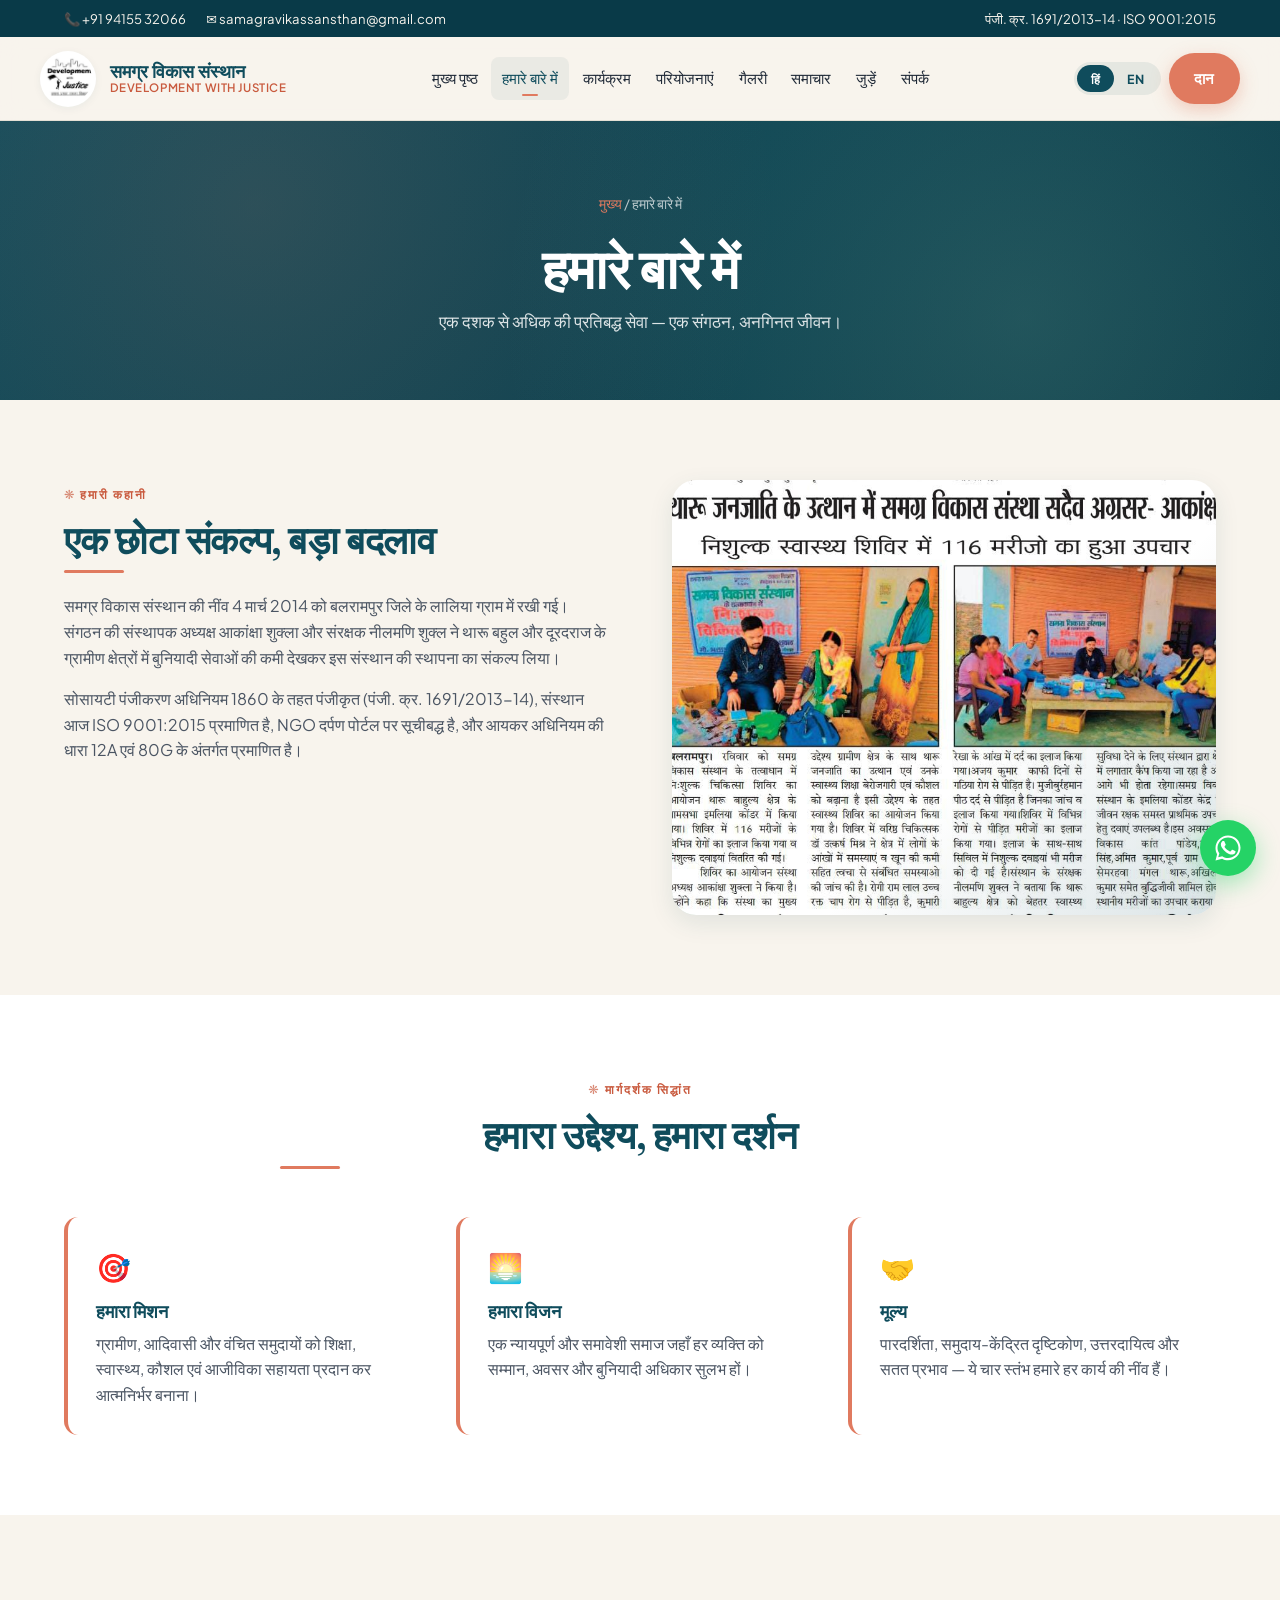
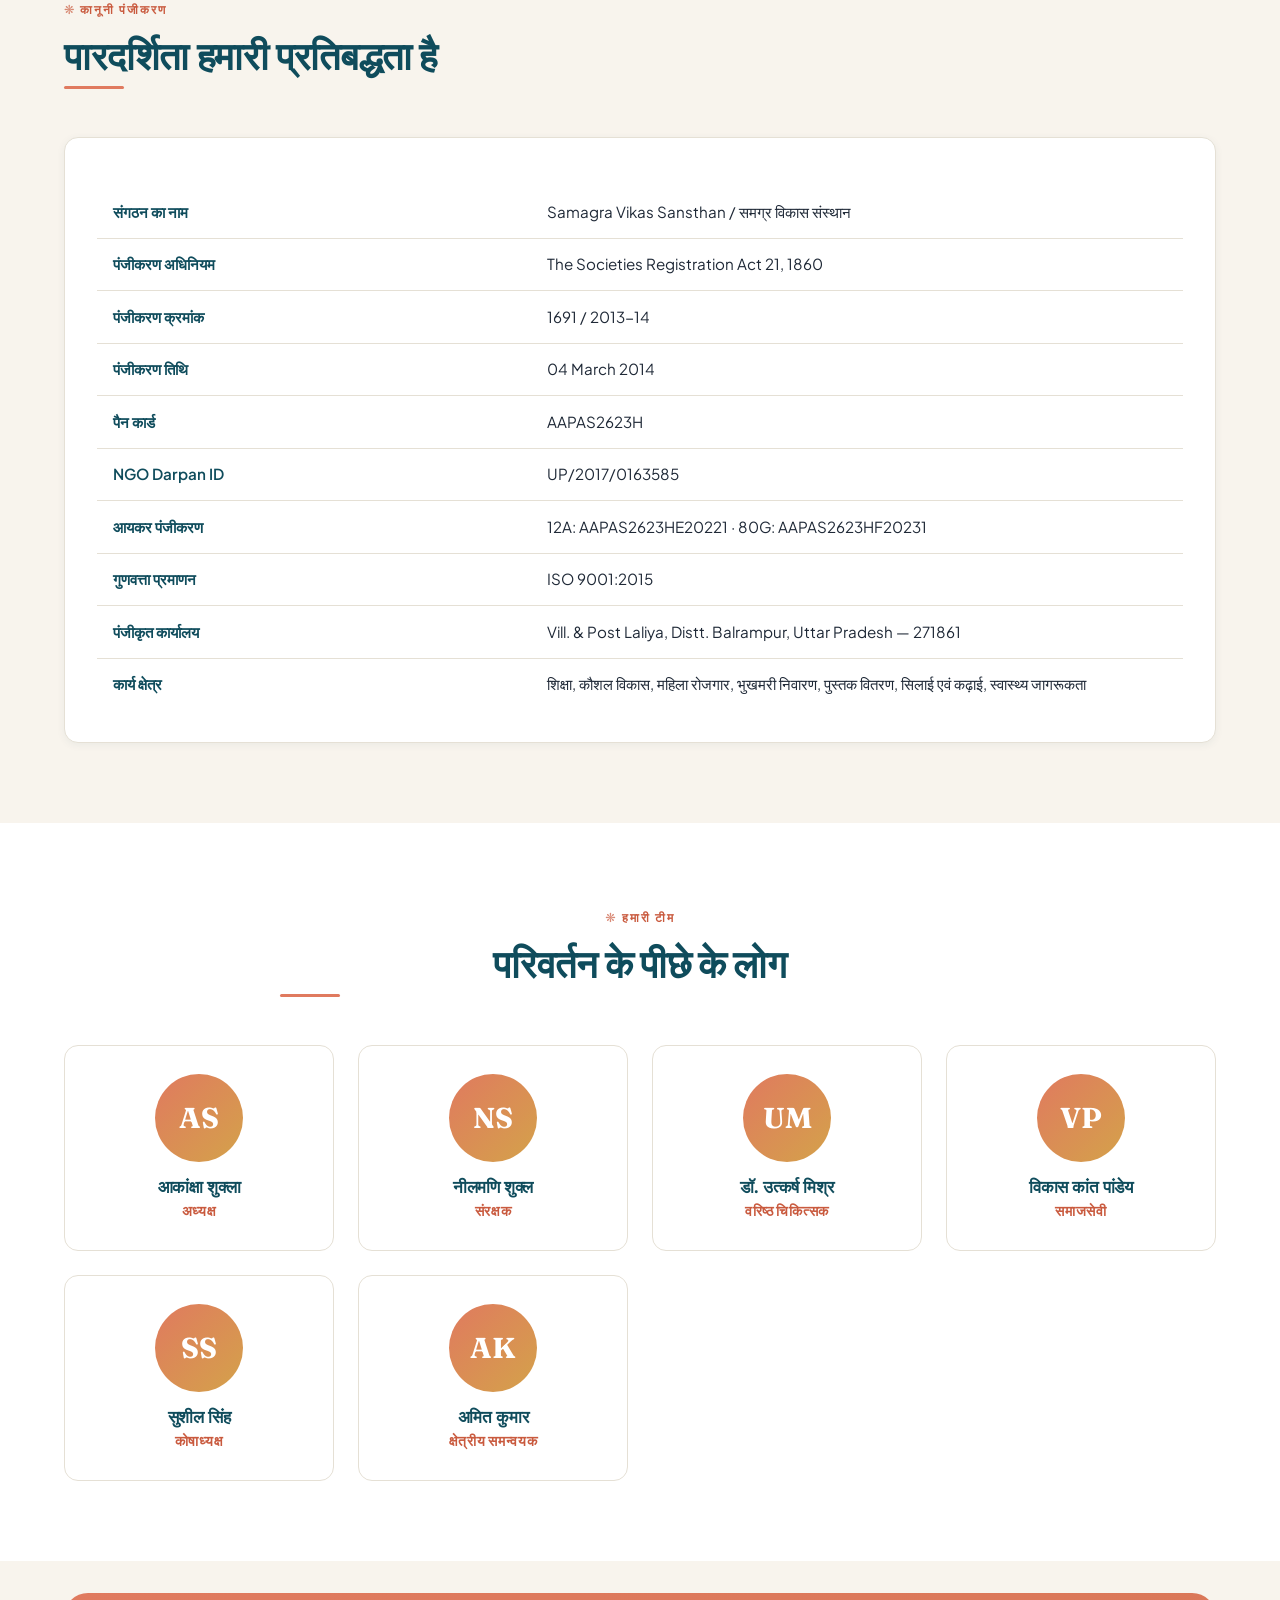
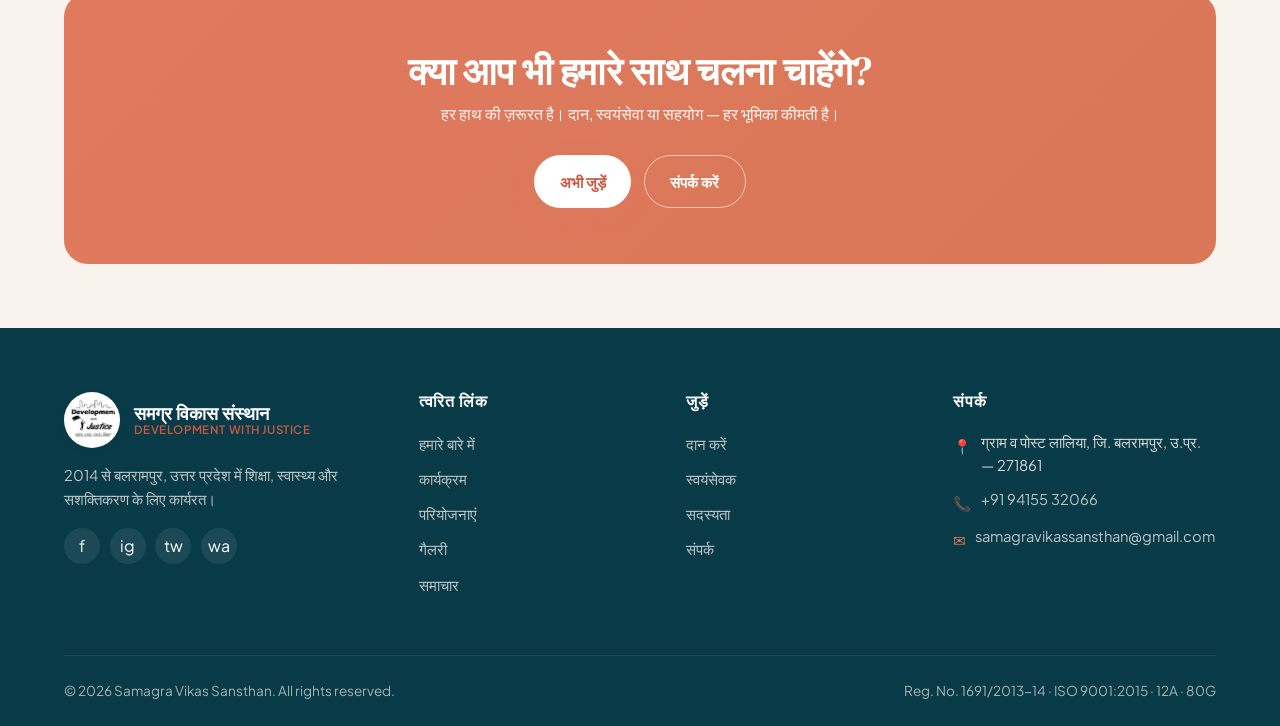
==== about.html @ 48536649 "Initial commit: Samagra Vikas Sansthan static site" ====
<!DOCTYPE html>
<html lang="hi">
<head>
  <meta charset="UTF-8" />
  <meta name="viewport" content="width=device-width, initial-scale=1.0" />
  <title>About Us | Samagra Vikas Sansthan</title>
  <meta name="description" content="History, mission, vision and team of Samagra Vikas Sansthan — a registered NGO from Balrampur, Uttar Pradesh." />
  <script>
    /* No-flicker language init — runs synchronously before body paints. */
    (function(){
      try {
        var l = localStorage.getItem('svs-lang') || 'hi';
        document.documentElement.setAttribute('data-lang', l);
        document.documentElement.lang = l === 'hi' ? 'hi' : 'en';
      } catch(e) {
        document.documentElement.setAttribute('data-lang', 'hi');
      }
    })();
  </script>
  <link rel="icon" type="image/jpeg" href="assets/images/logo.jpg" />
  <link rel="preconnect" href="https://fonts.googleapis.com" />
  <link rel="preconnect" href="https://fonts.gstatic.com" crossorigin />
  <link href="https://fonts.googleapis.com/css2?family=Fraunces:opsz,wght@9..144,400;9..144,500;9..144,600;9..144,700&family=Plus+Jakarta+Sans:wght@400;500;600;700&family=Tiro+Devanagari+Hindi:ital@0;1&display=swap" rel="stylesheet" />
  <link rel="stylesheet" href="assets/css/style.css" />
</head>
<body>

  <div class="topbar">
    <div class="container topbar-inner">
      <div class="topbar-left">
        <a href="tel:+919415532066">📞 +91 94155 32066</a>
        <a href="mailto:samagravikassansthan@gmail.com" class="hide-xs">✉ samagravikassansthan@gmail.com</a>
      </div>
      <div class="topbar-right">
        <span class="lang-hi">पंजी. क्र. 1691/2013-14 · ISO 9001:2015</span>
        <span class="lang-en">Reg. No. 1691/2013-14 · ISO 9001:2015</span>
      </div>
    </div>
  </div>

  <header class="header">
    <div class="container nav">
      <a href="index.html" class="brand">
        <img src="assets/images/logo.jpg" alt="" class="brand-logo" />
        <div class="brand-text">
          <span class="brand-name lang-hi">समग्र विकास संस्थान</span>
          <span class="brand-name lang-en">Samagra Vikas Sansthan</span>
          <span class="brand-tag">Development with Justice</span>
        </div>
      </a>
      <nav class="nav-links" aria-label="Primary">
        <a href="index.html"><span class="lang-hi">मुख्य पृष्ठ</span><span class="lang-en">Home</span></a>
        <a href="about.html" class="active"><span class="lang-hi">हमारे बारे में</span><span class="lang-en">About</span></a>
        <a href="programs.html"><span class="lang-hi">कार्यक्रम</span><span class="lang-en">Programs</span></a>
        <a href="projects.html"><span class="lang-hi">परियोजनाएं</span><span class="lang-en">Projects</span></a>
        <a href="gallery.html"><span class="lang-hi">गैलरी</span><span class="lang-en">Gallery</span></a>
        <a href="news.html"><span class="lang-hi">समाचार</span><span class="lang-en">News</span></a>
        <a href="get-involved.html"><span class="lang-hi">जुड़ें</span><span class="lang-en">Get Involved</span></a>
        <a href="contact.html"><span class="lang-hi">संपर्क</span><span class="lang-en">Contact</span></a>
      </nav>
      <div class="nav-cta">
        <div class="lang-toggle">
          <button data-lang="hi">हिं</button>
          <button data-lang="en">EN</button>
        </div>
        <a href="get-involved.html#donate" class="btn btn-primary">
          <span class="lang-hi">दान</span><span class="lang-en">Donate</span>
        </a>
        <button class="menu-toggle" aria-label="Menu" aria-expanded="false">
          <svg viewBox="0 0 24 24" fill="none" stroke="currentColor" stroke-width="2"><path d="M4 6h16M4 12h16M4 18h16"/></svg>
        </button>
      </div>
    </div>
  </header>

  <!-- Page header -->
  <section class="page-header">
    <div class="container">
      <div class="breadcrumb">
        <a href="index.html"><span class="lang-hi">मुख्य</span><span class="lang-en">Home</span></a> /
        <span class="lang-hi">हमारे बारे में</span><span class="lang-en">About Us</span>
      </div>
      <h1>
        <span class="lang-hi">हमारे बारे में</span>
        <span class="lang-en">About Us</span>
      </h1>
      <p>
        <span class="lang-hi">एक दशक से अधिक की प्रतिबद्ध सेवा — एक संगठन, अनगिनत जीवन।</span>
        <span class="lang-en">A decade of dedicated service — one organisation, countless lives touched.</span>
      </p>
    </div>
  </section>

  <!-- History / story -->
  <section class="section">
    <div class="container about-detail-grid">
      <div class="reveal">
        <span class="eyebrow">
          <span class="lang-hi">हमारी कहानी</span>
          <span class="lang-en">Our story</span>
        </span>
        <h2>
          <span class="lang-hi">एक छोटा संकल्प, बड़ा बदलाव</span>
          <span class="lang-en">A small resolve, a lasting change</span>
        </h2>
        <div class="divider"></div>
        <p>
          <span class="lang-hi">समग्र विकास संस्थान की नींव 4 मार्च 2014 को बलरामपुर जिले के लालिया ग्राम में रखी गई। संगठन की संस्थापक अध्यक्ष आकांक्षा शुक्ला और संरक्षक नीलमणि शुक्ल ने थारू बहुल और दूरदराज के ग्रामीण क्षेत्रों में बुनियादी सेवाओं की कमी देखकर इस संस्थान की स्थापना का संकल्प लिया।</span>
          <span class="lang-en">Samagra Vikas Sansthan was founded on 4 March 2014 in Laliya village, Balrampur district. Founder-president Akansha Shukla and patron Neelmani Shukla started the organisation after seeing the chronic gap in basic services across the Tharu tribal and rural belts of the region.</span>
        </p>
        <p style="margin-top:1rem;">
          <span class="lang-hi">सोसायटी पंजीकरण अधिनियम 1860 के तहत पंजीकृत (पंजी. क्र. 1691/2013-14), संस्थान आज ISO 9001:2015 प्रमाणित है, NGO दर्पण पोर्टल पर सूचीबद्ध है, और आयकर अधिनियम की धारा 12A एवं 80G के अंतर्गत प्रमाणित है।</span>
          <span class="lang-en">Registered under the Societies Registration Act 1860 (Reg. No. 1691/2013-14), the organisation today is ISO 9001:2015 certified, listed on the NGO Darpan portal, and certified under Sections 12A and 80G of the Income Tax Act.</span>
        </p>
      </div>

      <div class="about-img-wrap reveal">
        <img src="assets/images/media-1.jpg" alt="Outreach programme" />
        <div class="about-img-decor"></div>
      </div>
    </div>
  </section>

  <!-- Mission, Vision, Values -->
  <section class="section about-preview">
    <div class="container">
      <div class="section-head center reveal">
        <span class="eyebrow">
          <span class="lang-hi">मार्गदर्शक सिद्धांत</span>
          <span class="lang-en">Guiding principles</span>
        </span>
        <h2>
          <span class="lang-hi">हमारा उद्देश्य, हमारा दर्शन</span>
          <span class="lang-en">Our purpose, our philosophy</span>
        </h2>
        <div class="divider"></div>
      </div>

      <div class="value-cards">
        <div class="value-card reveal">
          <span class="icon">🎯</span>
          <h3>
            <span class="lang-hi">हमारा मिशन</span>
            <span class="lang-en">Mission</span>
          </h3>
          <p>
            <span class="lang-hi">ग्रामीण, आदिवासी और वंचित समुदायों को शिक्षा, स्वास्थ्य, कौशल एवं आजीविका सहायता प्रदान कर आत्मनिर्भर बनाना।</span>
            <span class="lang-en">To enable rural, tribal and marginalised communities to become self-reliant through education, healthcare, skills and livelihood support.</span>
          </p>
        </div>

        <div class="value-card reveal">
          <span class="icon">🌅</span>
          <h3>
            <span class="lang-hi">हमारा विजन</span>
            <span class="lang-en">Vision</span>
          </h3>
          <p>
            <span class="lang-hi">एक न्यायपूर्ण और समावेशी समाज जहाँ हर व्यक्ति को सम्मान, अवसर और बुनियादी अधिकार सुलभ हों।</span>
            <span class="lang-en">A just and inclusive society where every individual has access to dignity, opportunity and fundamental rights.</span>
          </p>
        </div>

        <div class="value-card reveal">
          <span class="icon">🤝</span>
          <h3>
            <span class="lang-hi">मूल्य</span>
            <span class="lang-en">Values</span>
          </h3>
          <p>
            <span class="lang-hi">पारदर्शिता, समुदाय-केंद्रित दृष्टिकोण, उत्तरदायित्व और सतत प्रभाव — ये चार स्तंभ हमारे हर कार्य की नींव हैं।</span>
            <span class="lang-en">Transparency, community-first design, accountability and sustainable impact — the four pillars beneath every action we take.</span>
          </p>
        </div>
      </div>
    </div>
  </section>

  <!-- Registration details -->
  <section class="section">
    <div class="container">
      <div class="section-head reveal">
        <span class="eyebrow">
          <span class="lang-hi">कानूनी पंजीकरण</span>
          <span class="lang-en">Legal credentials</span>
        </span>
        <h2>
          <span class="lang-hi">पारदर्शिता हमारी प्रतिबद्धता है</span>
          <span class="lang-en">Transparency is our commitment</span>
        </h2>
        <div class="divider"></div>
      </div>

      <div class="reg-card reveal">
        <table class="reg-table">
          <tbody>
            <tr><th><span class="lang-hi">संगठन का नाम</span><span class="lang-en">Name of NGO</span></th><td>Samagra Vikas Sansthan / समग्र विकास संस्थान</td></tr>
            <tr><th><span class="lang-hi">पंजीकरण अधिनियम</span><span class="lang-en">Legal Status (Act)</span></th><td>The Societies Registration Act 21, 1860</td></tr>
            <tr><th><span class="lang-hi">पंजीकरण क्रमांक</span><span class="lang-en">Registration Number</span></th><td>1691 / 2013-14</td></tr>
            <tr><th><span class="lang-hi">पंजीकरण तिथि</span><span class="lang-en">Date of Registration</span></th><td>04 March 2014</td></tr>
            <tr><th><span class="lang-hi">पैन कार्ड</span><span class="lang-en">PAN Card</span></th><td>AAPAS2623H</td></tr>
            <tr><th>NGO Darpan ID</th><td>UP/2017/0163585</td></tr>
            <tr><th><span class="lang-hi">आयकर पंजीकरण</span><span class="lang-en">Income Tax Registration</span></th><td>12A: AAPAS2623HE20221 · 80G: AAPAS2623HF20231</td></tr>
            <tr><th><span class="lang-hi">गुणवत्ता प्रमाणन</span><span class="lang-en">Quality Certification</span></th><td>ISO 9001:2015</td></tr>
            <tr><th><span class="lang-hi">पंजीकृत कार्यालय</span><span class="lang-en">Registered Office</span></th><td>Vill. & Post Laliya, Distt. Balrampur, Uttar Pradesh — 271861</td></tr>
            <tr><th><span class="lang-hi">कार्य क्षेत्र</span><span class="lang-en">Work Areas</span></th><td>
              <span class="lang-hi">शिक्षा, कौशल विकास, महिला रोजगार, भुखमरी निवारण, पुस्तक वितरण, सिलाई एवं कढ़ाई, स्वास्थ्य जागरूकता</span>
              <span class="lang-en">Education, Skill Development, Women Employment, Hunger Eradication, Book Distribution, Stitching & Tailoring, Health Awareness</span>
            </td></tr>
          </tbody>
        </table>
      </div>
    </div>
  </section>

  <!-- Team -->
  <section class="section about-preview">
    <div class="container">
      <div class="section-head center reveal">
        <span class="eyebrow">
          <span class="lang-hi">हमारी टीम</span>
          <span class="lang-en">Our team</span>
        </span>
        <h2>
          <span class="lang-hi">परिवर्तन के पीछे के लोग</span>
          <span class="lang-en">The people behind the work</span>
        </h2>
        <div class="divider"></div>
      </div>

      <div class="team-grid">
        <div class="team-card reveal">
          <div class="team-avatar">AS</div>
          <h3>
            <span class="lang-hi">आकांक्षा शुक्ला</span>
            <span class="lang-en">Akansha Shukla</span>
          </h3>
          <div class="role">
            <span class="lang-hi">अध्यक्ष</span>
            <span class="lang-en">President</span>
          </div>
        </div>
        <div class="team-card reveal">
          <div class="team-avatar">NS</div>
          <h3>
            <span class="lang-hi">नीलमणि शुक्ल</span>
            <span class="lang-en">Neelmani Shukla</span>
          </h3>
          <div class="role">
            <span class="lang-hi">संरक्षक</span>
            <span class="lang-en">Patron</span>
          </div>
        </div>
        <div class="team-card reveal">
          <div class="team-avatar">UM</div>
          <h3>
            <span class="lang-hi">डॉ. उत्कर्ष मिश्र</span>
            <span class="lang-en">Dr. Utkarsh Mishra</span>
          </h3>
          <div class="role">
            <span class="lang-hi">वरिष्ठ चिकित्सक</span>
            <span class="lang-en">Senior Medical Advisor</span>
          </div>
        </div>
        <div class="team-card reveal">
          <div class="team-avatar">VP</div>
          <h3>
            <span class="lang-hi">विकास कांत पांडेय</span>
            <span class="lang-en">Vikas Kant Pandey</span>
          </h3>
          <div class="role">
            <span class="lang-hi">समाजसेवी</span>
            <span class="lang-en">Social Worker</span>
          </div>
        </div>
        <div class="team-card reveal">
          <div class="team-avatar">SS</div>
          <h3>
            <span class="lang-hi">सुशील सिंह</span>
            <span class="lang-en">Sushil Singh</span>
          </h3>
          <div class="role">
            <span class="lang-hi">कोषाध्यक्ष</span>
            <span class="lang-en">Treasurer</span>
          </div>
        </div>
        <div class="team-card reveal">
          <div class="team-avatar">AK</div>
          <h3>
            <span class="lang-hi">अमित कुमार</span>
            <span class="lang-en">Amit Kumar</span>
          </h3>
          <div class="role">
            <span class="lang-hi">क्षेत्रीय समन्वयक</span>
            <span class="lang-en">Field Coordinator</span>
          </div>
        </div>
      </div>
    </div>
  </section>

  <!-- CTA -->
  <section class="container">
    <div class="cta-band reveal">
      <h2><span class="lang-hi">क्या आप भी हमारे साथ चलना चाहेंगे?</span><span class="lang-en">Would you like to walk with us?</span></h2>
      <p><span class="lang-hi">हर हाथ की ज़रूरत है। दान, स्वयंसेवा या सहयोग — हर भूमिका कीमती है।</span><span class="lang-en">Every pair of hands matters. Donate, volunteer, or partner — every role counts.</span></p>
      <div class="hero-cta" style="justify-content:center;">
        <a href="get-involved.html" class="btn btn-primary"><span class="lang-hi">अभी जुड़ें</span><span class="lang-en">Get Involved</span></a>
        <a href="contact.html" class="btn btn-outline"><span class="lang-hi">संपर्क करें</span><span class="lang-en">Contact Us</span></a>
      </div>
    </div>
  </section>

  <!-- Footer -->
  <footer class="footer">
    <div class="container">
      <div class="footer-grid">
        <div class="footer-brand">
          <div class="brand">
            <img src="assets/images/logo.jpg" alt="" class="brand-logo" />
            <div class="brand-text">
              <span class="brand-name lang-hi">समग्र विकास संस्थान</span>
              <span class="brand-name lang-en">Samagra Vikas Sansthan</span>
              <span class="brand-tag">Development with Justice</span>
            </div>
          </div>
          <p><span class="lang-hi">2014 से बलरामपुर, उत्तर प्रदेश में शिक्षा, स्वास्थ्य और सशक्तिकरण के लिए कार्यरत।</span><span class="lang-en">Serving Balrampur, UP since 2014 — for education, health and empowerment.</span></p>
          <div class="social"><a href="#">f</a><a href="#">ig</a><a href="#">tw</a><a href="https://wa.me/919415532066">wa</a></div>
        </div>
        <div>
          <h4 class="lang-hi">त्वरित लिंक</h4><h4 class="lang-en">Quick Links</h4>
          <ul>
            <li><a href="about.html"><span class="lang-hi">हमारे बारे में</span><span class="lang-en">About Us</span></a></li>
            <li><a href="programs.html"><span class="lang-hi">कार्यक्रम</span><span class="lang-en">Programs</span></a></li>
            <li><a href="projects.html"><span class="lang-hi">परियोजनाएं</span><span class="lang-en">Projects</span></a></li>
            <li><a href="gallery.html"><span class="lang-hi">गैलरी</span><span class="lang-en">Gallery</span></a></li>
            <li><a href="news.html"><span class="lang-hi">समाचार</span><span class="lang-en">News</span></a></li>
          </ul>
        </div>
        <div>
          <h4 class="lang-hi">जुड़ें</h4><h4 class="lang-en">Engage</h4>
          <ul>
            <li><a href="get-involved.html#donate"><span class="lang-hi">दान करें</span><span class="lang-en">Donate</span></a></li>
            <li><a href="get-involved.html#volunteer"><span class="lang-hi">स्वयंसेवक</span><span class="lang-en">Volunteer</span></a></li>
            <li><a href="get-involved.html#member"><span class="lang-hi">सदस्यता</span><span class="lang-en">Membership</span></a></li>
            <li><a href="contact.html"><span class="lang-hi">संपर्क</span><span class="lang-en">Contact</span></a></li>
          </ul>
        </div>
        <div>
          <h4 class="lang-hi">संपर्क</h4><h4 class="lang-en">Contact</h4>
          <ul class="footer-contact">
            <li><span class="ic">📍</span><span><span class="lang-hi">ग्राम व पोस्ट लालिया, जि. बलरामपुर, उ.प्र. — 271861</span><span class="lang-en">Vill. & Post Laliya, Distt. Balrampur, UP — 271861</span></span></li>
            <li><span class="ic">📞</span> <a href="tel:+919415532066">+91 94155 32066</a></li>
            <li><span class="ic">✉</span> <a href="mailto:samagravikassansthan@gmail.com">samagravikassansthan@gmail.com</a></li>
          </ul>
        </div>
      </div>
      <div class="footer-bottom">
        <span>© <span id="current-year">2026</span> Samagra Vikas Sansthan. All rights reserved.</span>
        <span>Reg. No. 1691/2013-14 · ISO 9001:2015 · 12A · 80G</span>
      </div>
    </div>
  </footer>

  <a class="whatsapp-float" href="https://wa.me/919415532066" target="_blank" rel="noopener" aria-label="WhatsApp">
    <svg viewBox="0 0 24 24" fill="currentColor"><path d="M17.6 14.3c-.3-.1-1.7-.8-2-.9-.3-.1-.5-.1-.6.1-.2.3-.7.9-.9 1.1-.2.2-.3.2-.6.1-.3-.1-1.3-.5-2.5-1.5-.9-.8-1.6-1.8-1.7-2.1-.2-.3 0-.5.1-.6.1-.1.3-.4.4-.5.1-.2.2-.3.3-.5.1-.2 0-.4 0-.5-.1-.1-.6-1.5-.9-2.1-.2-.5-.5-.5-.6-.5h-.6c-.2 0-.5.1-.7.4-.3.3-1 1-1 2.4 0 1.4 1 2.8 1.2 3 .2.2 2 3.1 4.9 4.3.7.3 1.2.5 1.6.6.7.2 1.3.2 1.8.1.5-.1 1.7-.7 2-1.4.2-.7.2-1.2.2-1.4-.1-.1-.3-.2-.6-.3zM12 2C6.5 2 2 6.5 2 12c0 1.7.4 3.4 1.3 4.9L2 22l5.3-1.4c1.4.8 3 1.2 4.7 1.2 5.5 0 10-4.5 10-10S17.5 2 12 2zm0 18c-1.5 0-3-.4-4.3-1.2l-.3-.2-3.2.8.9-3.1-.2-.3C4 14.8 3.6 13.4 3.6 12 3.6 7.4 7.4 3.6 12 3.6c4.6 0 8.4 3.8 8.4 8.4 0 4.6-3.8 8-8.4 8z"/></svg>
  </a>

  <script src="assets/js/script.js"></script>
</body>
</html>
---- assets/css/style.css ----
/* ===== Samagra Vikas Sansthan — Stylesheet =====
   Palette: deep teal, saffron, sage, cream
================================================ */

:root {
  --teal: #0F4C5C;
  --teal-dark: #093A48;
  --teal-light: #1E6B7E;
  --saffron: #E07A5F;
  --saffron-dark: #C95A3E;
  --sage: #81B29A;
  --sage-dark: #5E9D82;
  --cream: #F8F4ED;
  --cream-dark: #EFE7D5;
  --ink: #1F2937;
  --ink-soft: #4B5563;
  --muted: #6B7280;
  --line: #E5E0D5;
  --white: #FFFFFF;
  --gold: #D4A24A;
  --shadow-sm: 0 2px 8px rgba(15, 76, 92, 0.06);
  --shadow-md: 0 8px 24px rgba(15, 76, 92, 0.10);
  --shadow-lg: 0 20px 48px rgba(15, 76, 92, 0.14);
  --radius-sm: 8px;
  --radius-md: 14px;
  --radius-lg: 24px;
  --container: 1200px;
  --font-serif: 'Fraunces', Georgia, serif;
  --font-sans: 'Plus Jakarta Sans', system-ui, -apple-system, sans-serif;
  --font-hindi: 'Tiro Devanagari Hindi', 'Noto Serif Devanagari', serif;
}

/* ----- Reset ----- */
*, *::before, *::after { box-sizing: border-box; margin: 0; padding: 0; }
html { scroll-behavior: smooth; }
body {
  font-family: var(--font-sans);
  color: var(--ink);
  background: var(--cream);
  line-height: 1.6;
  -webkit-font-smoothing: antialiased;
  font-size: 16px;
}
img { max-width: 100%; display: block; }
a { color: inherit; text-decoration: none; }
button { font-family: inherit; cursor: pointer; border: 0; background: none; }
ul { list-style: none; }

/* Hindi text styling */
[lang="hi"], .hindi {
  font-family: var(--font-hindi);
  line-height: 1.85;
}

/* Language switching — selector works on either html or body so we can
   set the attribute on <html> in an inline head script and avoid a flicker
   between languages on every page load. */
[data-lang="hi"] .lang-en { display: none !important; }
[data-lang="en"] .lang-hi { display: none !important; }

/* ----- Layout helpers ----- */
.container { max-width: var(--container); margin: 0 auto; padding: 0 1.5rem; }
.section { padding: 5rem 0; }
.section-sm { padding: 3rem 0; }
.section-tight { padding: 2.5rem 0; }
.text-center { text-align: center; }

.eyebrow {
  display: inline-block;
  font-size: 0.78rem;
  letter-spacing: 0.16em;
  text-transform: uppercase;
  color: var(--saffron-dark);
  font-weight: 700;
  margin-bottom: 0.85rem;
}
.eyebrow::before { content: "❋ "; opacity: 0.7; }

h1, h2, h3, h4 {
  font-family: var(--font-serif);
  color: var(--teal);
  font-weight: 600;
  line-height: 1.15;
  letter-spacing: -0.01em;
}
h1 { font-size: clamp(2.2rem, 4.2vw, 3.6rem); }
h2 { font-size: clamp(1.8rem, 3vw, 2.6rem); }
h3 { font-size: 1.4rem; }
h4 { font-size: 1.1rem; }

p { color: var(--ink-soft); }
.lead { font-size: 1.15rem; color: var(--ink-soft); max-width: 60ch; }

.divider {
  width: 60px; height: 3px;
  background: var(--saffron);
  border-radius: 999px;
  margin: 0.5rem 0 1.25rem;
}
.text-center .divider { margin-left: auto; margin-right: auto; }

/* ----- Buttons ----- */
.btn {
  display: inline-flex;
  align-items: center;
  gap: 0.5rem;
  padding: 0.85rem 1.6rem;
  border-radius: 999px;
  font-weight: 600;
  font-size: 0.95rem;
  transition: transform 0.2s ease, box-shadow 0.2s ease, background 0.2s ease;
  white-space: nowrap;
}
.btn-primary {
  background: var(--saffron);
  color: var(--white);
  box-shadow: 0 6px 18px rgba(224, 122, 95, 0.35);
}
.btn-primary:hover { background: var(--saffron-dark); transform: translateY(-2px); box-shadow: 0 10px 24px rgba(224, 122, 95, 0.45); }
.btn-secondary {
  background: var(--teal);
  color: var(--white);
}
.btn-secondary:hover { background: var(--teal-dark); transform: translateY(-2px); }
.btn-outline {
  background: transparent;
  color: var(--teal);
  border: 1.5px solid var(--teal);
}
.btn-outline:hover { background: var(--teal); color: var(--white); }
.btn-ghost { color: var(--teal); padding: 0.5rem 0.75rem; }
.btn-ghost:hover { color: var(--saffron); }

/* ----- Header / Nav ----- */
.topbar {
  background: var(--teal-dark);
  color: var(--cream);
  font-size: 0.82rem;
  padding: 0.5rem 0;
}
.topbar-inner {
  display: flex;
  justify-content: space-between;
  align-items: center;
  gap: 1rem;
  flex-wrap: wrap;
}
.topbar a { color: var(--cream); display: inline-flex; align-items: center; gap: 0.35rem; }
.topbar a:hover { color: var(--saffron); }
.topbar-left { display: flex; gap: 1.25rem; flex-wrap: wrap; }
.topbar-right { display: flex; gap: 1rem; align-items: center; }

.header {
  position: sticky; top: 0; z-index: 100;
  background: rgba(248, 244, 237, 0.92);
  backdrop-filter: blur(12px);
  -webkit-backdrop-filter: blur(12px);
  border-bottom: 1px solid var(--line);
}
.nav {
  display: flex;
  align-items: center;
  justify-content: space-between;
  padding: 0.85rem 0;
  gap: 1rem;
}
.brand {
  display: flex;
  align-items: center;
  gap: 0.85rem;
}
.brand-logo {
  width: 56px; height: 56px;
  border-radius: 50%;
  background: var(--white);
  padding: 4px;
  box-shadow: var(--shadow-sm);
  object-fit: contain;
}
.brand-text { display: flex; flex-direction: column; line-height: 1.1; }
.brand-name {
  font-family: var(--font-serif);
  font-weight: 700;
  font-size: 1.15rem;
  color: var(--teal);
  white-space: nowrap;
}
.brand-tag {
  font-size: 0.72rem;
  color: var(--saffron-dark);
  letter-spacing: 0.05em;
  text-transform: uppercase;
  font-weight: 600;
}

.nav-links {
  display: flex;
  gap: 0.15rem;
  align-items: center;
}
.nav-links a {
  padding: 0.6rem 0.7rem;
  border-radius: 8px;
  font-weight: 500;
  font-size: 0.92rem;
  color: var(--ink);
  transition: all 0.18s ease;
  position: relative;
  white-space: nowrap;
}
.nav-links a:hover, .nav-links a.active {
  color: var(--teal);
  background: rgba(15, 76, 92, 0.06);
}
.nav-links a.active::after {
  content: "";
  position: absolute;
  left: 50%; bottom: 4px;
  transform: translateX(-50%);
  width: 16px; height: 2px;
  background: var(--saffron);
  border-radius: 999px;
}

.nav-cta { display: flex; gap: 0.5rem; align-items: center; }
.lang-toggle {
  display: inline-flex;
  background: rgba(15, 76, 92, 0.08);
  border-radius: 999px;
  padding: 3px;
}
.lang-toggle button {
  padding: 0.35rem 0.85rem;
  border-radius: 999px;
  font-size: 0.78rem;
  font-weight: 700;
  color: var(--teal);
  letter-spacing: 0.04em;
}
.lang-toggle button.active {
  background: var(--teal);
  color: var(--white);
}

.menu-toggle {
  display: none;
  width: 42px; height: 42px;
  align-items: center; justify-content: center;
  border-radius: 8px;
  color: var(--teal);
}
.menu-toggle svg { width: 24px; height: 24px; }

/* ----- Hero ----- */
.hero {
  position: relative;
  overflow: hidden;
  background: var(--cream);
}
.hero-grid {
  display: grid;
  grid-template-columns: 1.05fr 1fr;
  gap: 4rem;
  align-items: center;
  padding: 4.5rem 0 5.5rem;
}
.hero-content h1 {
  margin-bottom: 1.25rem;
}
.hero-content h1 .accent { color: var(--saffron); }
.hero-content .lead { font-size: 1.18rem; margin-bottom: 2rem; }
.hero-cta { display: flex; gap: 0.8rem; flex-wrap: wrap; }

.hero-stats {
  display: grid;
  grid-template-columns: repeat(3, 1fr);
  gap: 2rem;
  margin-top: 2.5rem;
  padding-top: 2rem;
  border-top: 1px solid var(--line);
}
.stat-num {
  font-family: var(--font-serif);
  font-size: 2rem;
  color: var(--teal);
  font-weight: 700;
  line-height: 1;
}
.stat-label { font-size: 0.85rem; color: var(--muted); margin-top: 0.35rem; }

.hero-slider {
  position: relative;
  border-radius: var(--radius-lg);
  overflow: hidden;
  box-shadow: var(--shadow-lg);
  aspect-ratio: 4/5;
  background: var(--teal);
}
.hero-slider::before {
  content: "";
  position: absolute;
  inset: -20px;
  border: 1px solid var(--sage);
  border-radius: var(--radius-lg);
  pointer-events: none;
  z-index: -1;
  opacity: 0.5;
}
.slide {
  position: absolute; inset: 0;
  opacity: 0;
  transition: opacity 0.9s ease;
}
.slide.active { opacity: 1; }
.slide img { width: 100%; height: 100%; object-fit: cover; }
.slide-caption {
  position: absolute;
  left: 0; right: 0; bottom: 0;
  padding: 2rem 1.5rem 1.5rem;
  background: linear-gradient(transparent, rgba(15, 76, 92, 0.92));
  color: var(--white);
}
.slide-caption .tag {
  display: inline-block;
  font-size: 0.7rem;
  letter-spacing: 0.16em;
  text-transform: uppercase;
  background: var(--saffron);
  padding: 0.2rem 0.6rem;
  border-radius: 4px;
  margin-bottom: 0.6rem;
  font-weight: 700;
}
.slide-caption h3 { color: var(--white); font-size: 1.2rem; }
.slider-dots {
  position: absolute;
  bottom: 1rem; right: 1rem;
  display: flex; gap: 0.4rem;
  z-index: 2;
}
.slider-dots button {
  width: 8px; height: 8px;
  border-radius: 50%;
  background: rgba(255, 255, 255, 0.5);
  transition: all 0.2s;
}
.slider-dots button.active { background: var(--saffron); width: 24px; border-radius: 999px; }

.hero-decor {
  position: absolute;
  top: -100px; right: -100px;
  width: 400px; height: 400px;
  border-radius: 50%;
  background: radial-gradient(circle, rgba(129, 178, 154, 0.18), transparent 70%);
  pointer-events: none;
}

/* ----- Trust badges ----- */
.trust-strip {
  background: var(--white);
  border-top: 1px solid var(--line);
  border-bottom: 1px solid var(--line);
  padding: 1.5rem 0;
}
.trust-grid {
  display: grid;
  grid-template-columns: repeat(auto-fit, minmax(180px, 1fr));
  gap: 1.5rem;
  align-items: center;
}
.trust-item {
  display: flex;
  align-items: center;
  gap: 0.75rem;
  color: var(--ink-soft);
  font-size: 0.88rem;
}
.trust-item .badge-icon {
  width: 38px; height: 38px;
  border-radius: 50%;
  background: var(--cream-dark);
  display: flex; align-items: center; justify-content: center;
  color: var(--teal);
  font-weight: 700;
  flex-shrink: 0;
}
.trust-item strong { color: var(--ink); display: block; font-size: 0.95rem; }

/* ----- Section heading ----- */
.section-head {
  margin-bottom: 3rem;
  max-width: 720px;
}
.section-head.center { margin-left: auto; margin-right: auto; text-align: center; }
.section-head h2 { margin-bottom: 0.5rem; }
.section-head p { font-size: 1.05rem; }

/* ----- Programs grid ----- */
.programs-grid {
  display: grid;
  grid-template-columns: repeat(auto-fit, minmax(260px, 1fr));
  gap: 1.5rem;
}
.program-card {
  background: var(--white);
  border-radius: var(--radius-md);
  padding: 2rem 1.75rem;
  border: 1px solid var(--line);
  transition: all 0.25s ease;
  position: relative;
  overflow: hidden;
}
.program-card::before {
  content: "";
  position: absolute;
  top: 0; left: 0; right: 0;
  height: 4px;
  background: var(--saffron);
  transform: scaleX(0);
  transform-origin: left;
  transition: transform 0.35s ease;
}
.program-card:hover {
  transform: translateY(-6px);
  box-shadow: var(--shadow-md);
  border-color: transparent;
}
.program-card:hover::before { transform: scaleX(1); }
.program-icon {
  width: 56px; height: 56px;
  border-radius: 14px;
  background: linear-gradient(135deg, var(--cream-dark), var(--cream));
  display: flex;
  align-items: center;
  justify-content: center;
  margin-bottom: 1.25rem;
  font-size: 1.5rem;
}
.program-card h3 { margin-bottom: 0.5rem; font-size: 1.2rem; }
.program-card p { font-size: 0.95rem; }

/* ----- About preview ----- */
.about-preview { background: var(--white); }
.about-grid {
  display: grid;
  grid-template-columns: 1fr 1fr;
  gap: 4rem;
  align-items: center;
}
.about-img-wrap {
  position: relative;
  border-radius: var(--radius-lg);
  overflow: hidden;
  aspect-ratio: 5/4;
  box-shadow: var(--shadow-md);
}
.about-img-wrap img { width: 100%; height: 100%; object-fit: cover; }
.about-img-wrap::after {
  content: "";
  position: absolute;
  inset: 0;
  background: linear-gradient(135deg, transparent 60%, rgba(15, 76, 92, 0.15));
}
.about-img-decor {
  position: absolute;
  bottom: -20px; left: -20px;
  width: 50%; aspect-ratio: 1;
  background: var(--sage);
  border-radius: var(--radius-lg);
  z-index: -1;
  opacity: 0.4;
}
.about-content { position: relative; }
.feature-list {
  margin-top: 1.5rem;
  display: grid;
  gap: 0.75rem;
}
.feature-list li {
  display: flex;
  gap: 0.85rem;
  align-items: flex-start;
  color: var(--ink-soft);
}
.feature-list .check {
  width: 22px; height: 22px;
  flex-shrink: 0;
  border-radius: 50%;
  background: var(--sage);
  color: var(--white);
  display: flex; align-items: center; justify-content: center;
  font-size: 0.7rem;
  margin-top: 3px;
}

/* ----- Quote / Impact ----- */
.impact {
  background: linear-gradient(135deg, var(--teal) 0%, var(--teal-dark) 100%);
  color: var(--cream);
  position: relative;
  overflow: hidden;
}
.impact::before, .impact::after {
  content: "";
  position: absolute;
  border-radius: 50%;
  pointer-events: none;
}
.impact::before {
  width: 500px; height: 500px;
  background: radial-gradient(circle, rgba(224, 122, 95, 0.15), transparent 70%);
  top: -200px; right: -200px;
}
.impact::after {
  width: 400px; height: 400px;
  background: radial-gradient(circle, rgba(129, 178, 154, 0.18), transparent 70%);
  bottom: -150px; left: -100px;
}
.impact-grid {
  position: relative;
  display: grid;
  grid-template-columns: repeat(4, 1fr);
  gap: 2rem;
  text-align: center;
}
.impact h2 { color: var(--white); }
.impact-num {
  font-family: var(--font-serif);
  font-size: clamp(2.5rem, 5vw, 3.6rem);
  color: var(--saffron);
  font-weight: 700;
  line-height: 1;
  display: block;
}
.impact-label { color: rgba(255, 255, 255, 0.78); margin-top: 0.5rem; font-size: 0.95rem; }

/* ----- News cards ----- */
.news-grid {
  display: grid;
  grid-template-columns: repeat(auto-fit, minmax(280px, 1fr));
  gap: 1.75rem;
}
.news-card {
  background: var(--white);
  border-radius: var(--radius-md);
  overflow: hidden;
  border: 1px solid var(--line);
  transition: all 0.25s ease;
  display: flex;
  flex-direction: column;
}
.news-card:hover { transform: translateY(-4px); box-shadow: var(--shadow-md); }
.news-img {
  aspect-ratio: 4/3;
  overflow: hidden;
  background: var(--cream-dark);
}
.news-img img {
  width: 100%; height: 100%; object-fit: cover;
  transition: transform 0.5s ease;
}
.news-card:hover .news-img img { transform: scale(1.05); }
.news-body { padding: 1.5rem; flex: 1; display: flex; flex-direction: column; }
.news-meta {
  font-size: 0.78rem;
  color: var(--saffron-dark);
  letter-spacing: 0.08em;
  text-transform: uppercase;
  font-weight: 700;
  margin-bottom: 0.6rem;
}
.news-card h3 { font-size: 1.15rem; margin-bottom: 0.5rem; flex: 1; }
.news-card p { font-size: 0.92rem; margin-bottom: 1rem; }
.news-link {
  display: inline-flex;
  align-items: center;
  gap: 0.4rem;
  color: var(--teal);
  font-weight: 600;
  font-size: 0.9rem;
  margin-top: auto;
}
.news-link:hover { color: var(--saffron); }

/* ----- CTA band ----- */
.cta-band {
  background: var(--saffron);
  background-image: linear-gradient(135deg, var(--saffron) 0%, #D97757 100%);
  color: var(--white);
  border-radius: var(--radius-lg);
  padding: 3.5rem;
  text-align: center;
  position: relative;
  overflow: hidden;
  margin: 2rem auto;
}
.cta-band h2 { color: var(--white); margin-bottom: 0.5rem; }
.cta-band p { color: rgba(255, 255, 255, 0.92); max-width: 600px; margin: 0 auto 1.75rem; }
.cta-band .btn-primary { background: var(--white); color: var(--saffron-dark); }
.cta-band .btn-primary:hover { background: var(--cream); }
.cta-band .btn-outline { color: var(--white); border-color: rgba(255, 255, 255, 0.6); }
.cta-band .btn-outline:hover { background: var(--white); color: var(--saffron-dark); }

/* ----- Page header ----- */
.page-header {
  background: linear-gradient(135deg, var(--teal) 0%, var(--teal-dark) 100%);
  color: var(--cream);
  padding: 4.5rem 0 4rem;
  text-align: center;
  position: relative;
  overflow: hidden;
}
.page-header::before {
  content: "";
  position: absolute;
  inset: 0;
  background-image: radial-gradient(circle at 20% 30%, rgba(224, 122, 95, 0.15), transparent 50%),
                    radial-gradient(circle at 80% 70%, rgba(129, 178, 154, 0.2), transparent 50%);
}
.page-header > * { position: relative; }
.page-header h1 { color: var(--white); margin-bottom: 0.5rem; }
.page-header p { color: rgba(255, 255, 255, 0.85); max-width: 640px; margin: 0 auto; font-size: 1.05rem; }
.breadcrumb {
  font-size: 0.85rem;
  color: rgba(255, 255, 255, 0.7);
  margin-bottom: 1.5rem;
}
.breadcrumb a { color: var(--saffron); }
.breadcrumb a:hover { color: var(--white); }

/* ----- About page ----- */
.about-detail-grid {
  display: grid;
  grid-template-columns: 1fr 1fr;
  gap: 4rem;
  align-items: start;
}
.value-cards {
  display: grid;
  grid-template-columns: repeat(auto-fit, minmax(240px, 1fr));
  gap: 1.5rem;
  margin-top: 2rem;
}
.value-card {
  background: var(--white);
  border-radius: var(--radius-md);
  padding: 1.75rem;
  border-left: 4px solid var(--saffron);
}
.value-card h3 { font-size: 1.15rem; margin-bottom: 0.5rem; }
.value-card .icon {
  font-size: 1.75rem;
  display: block;
  margin-bottom: 0.75rem;
}

.team-grid {
  display: grid;
  grid-template-columns: repeat(auto-fit, minmax(220px, 1fr));
  gap: 1.5rem;
}
.team-card {
  background: var(--white);
  border-radius: var(--radius-md);
  padding: 1.75rem;
  text-align: center;
  border: 1px solid var(--line);
  transition: all 0.25s ease;
}
.team-card:hover { transform: translateY(-4px); box-shadow: var(--shadow-md); }
.team-avatar {
  width: 88px; height: 88px;
  border-radius: 50%;
  background: linear-gradient(135deg, var(--saffron), var(--gold));
  margin: 0 auto 1rem;
  display: flex; align-items: center; justify-content: center;
  color: var(--white);
  font-family: var(--font-serif);
  font-size: 1.8rem;
  font-weight: 700;
}
.team-card h3 { font-size: 1.05rem; margin-bottom: 0.2rem; }
.team-card .role {
  color: var(--saffron-dark);
  font-size: 0.85rem;
  letter-spacing: 0.05em;
  text-transform: uppercase;
  font-weight: 600;
}

/* ----- Registration card ----- */
.reg-card {
  background: var(--white);
  border-radius: var(--radius-md);
  padding: 2rem;
  border: 1px solid var(--line);
  box-shadow: var(--shadow-sm);
}
.reg-table {
  width: 100%;
  border-collapse: collapse;
  margin-top: 1rem;
}
.reg-table th, .reg-table td {
  padding: 0.85rem 1rem;
  text-align: left;
  border-bottom: 1px solid var(--line);
  font-size: 0.95rem;
}
.reg-table th {
  color: var(--teal);
  font-weight: 600;
  width: 40%;
}
.reg-table tr:last-child th, .reg-table tr:last-child td { border-bottom: 0; }

/* ----- Gallery ----- */
.gallery-grid {
  display: grid;
  grid-template-columns: repeat(auto-fit, minmax(280px, 1fr));
  gap: 1rem;
}
.gallery-item {
  position: relative;
  border-radius: var(--radius-md);
  overflow: hidden;
  aspect-ratio: 4/3;
  cursor: pointer;
  background: var(--cream-dark);
}
.gallery-item img {
  width: 100%; height: 100%; object-fit: cover;
  transition: transform 0.4s ease;
}
.gallery-item:hover img { transform: scale(1.08); }
.gallery-item::after {
  content: "";
  position: absolute;
  inset: 0;
  background: linear-gradient(transparent 50%, rgba(15, 76, 92, 0.7));
  opacity: 0;
  transition: opacity 0.3s ease;
}
.gallery-item:hover::after { opacity: 1; }
.gallery-caption {
  position: absolute;
  bottom: 0; left: 0; right: 0;
  padding: 1.25rem;
  color: var(--white);
  font-weight: 600;
  font-size: 0.95rem;
  opacity: 0;
  transform: translateY(10px);
  transition: all 0.3s ease;
  z-index: 1;
}
.gallery-item:hover .gallery-caption { opacity: 1; transform: translateY(0); }

/* Lightbox */
.lightbox {
  position: fixed; inset: 0;
  background: rgba(15, 76, 92, 0.94);
  display: none;
  align-items: center;
  justify-content: center;
  padding: 2rem;
  z-index: 1000;
}
.lightbox.active { display: flex; }
.lightbox img { max-width: 90vw; max-height: 85vh; border-radius: var(--radius-md); }
.lightbox-close {
  position: absolute;
  top: 1.5rem; right: 1.5rem;
  width: 44px; height: 44px;
  border-radius: 50%;
  background: var(--white);
  color: var(--teal);
  font-size: 1.5rem;
  display: flex; align-items: center; justify-content: center;
}
.lightbox-nav {
  position: absolute;
  top: 50%;
  transform: translateY(-50%);
  width: 48px; height: 48px;
  border-radius: 50%;
  background: rgba(255, 255, 255, 0.2);
  color: var(--white);
  display: flex; align-items: center; justify-content: center;
  font-size: 1.5rem;
}
.lightbox-nav:hover { background: rgba(255, 255, 255, 0.35); }
.lightbox-prev { left: 1.5rem; }
.lightbox-next { right: 1.5rem; }

/* ----- News page list ----- */
.news-feature {
  display: grid;
  grid-template-columns: 1.2fr 1fr;
  gap: 3rem;
  background: var(--white);
  border-radius: var(--radius-lg);
  overflow: hidden;
  margin-bottom: 2rem;
  box-shadow: var(--shadow-sm);
}
.news-feature-img { background: var(--cream-dark); }
.news-feature-img img { width: 100%; height: 100%; object-fit: cover; aspect-ratio: 5/4; }
.news-feature-body { padding: 3rem; display: flex; flex-direction: column; justify-content: center; }
.news-feature-body h2 { margin-bottom: 0.75rem; }

/* ----- Forms ----- */
.form-grid {
  display: grid;
  grid-template-columns: repeat(2, 1fr);
  gap: 1.25rem;
}
.form-full { grid-column: 1 / -1; }
.form-field { display: flex; flex-direction: column; gap: 0.4rem; }
.form-field label {
  font-size: 0.88rem;
  font-weight: 600;
  color: var(--teal);
}
.form-field input,
.form-field textarea,
.form-field select {
  padding: 0.85rem 1rem;
  border: 1.5px solid var(--line);
  border-radius: var(--radius-sm);
  font-family: inherit;
  font-size: 0.95rem;
  background: var(--white);
  color: var(--ink);
  transition: border-color 0.2s ease;
}
.form-field input:focus,
.form-field textarea:focus,
.form-field select:focus {
  outline: none;
  border-color: var(--teal);
  box-shadow: 0 0 0 3px rgba(15, 76, 92, 0.1);
}
.form-field textarea { resize: vertical; min-height: 120px; }

.form-card {
  background: var(--white);
  border-radius: var(--radius-md);
  padding: 2.5rem;
  box-shadow: var(--shadow-sm);
}

/* ----- Contact ----- */
.contact-grid {
  display: grid;
  grid-template-columns: 1fr 1fr;
  gap: 3rem;
  align-items: start;
}
.contact-info {
  display: grid;
  gap: 1.25rem;
}
.contact-item {
  background: var(--white);
  border-radius: var(--radius-md);
  padding: 1.5rem;
  display: flex;
  gap: 1rem;
  align-items: flex-start;
  border: 1px solid var(--line);
}
.contact-icon {
  width: 44px; height: 44px;
  border-radius: 12px;
  background: var(--cream-dark);
  color: var(--teal);
  display: flex; align-items: center; justify-content: center;
  flex-shrink: 0;
  font-size: 1.15rem;
}
.contact-item h4 { font-size: 0.95rem; margin-bottom: 0.2rem; color: var(--teal); }
.contact-item p { font-size: 0.92rem; margin: 0; }

.map-wrap {
  border-radius: var(--radius-md);
  overflow: hidden;
  box-shadow: var(--shadow-sm);
  border: 1px solid var(--line);
  margin-top: 2rem;
}
.map-wrap iframe { display: block; width: 100%; height: 380px; border: 0; }

/* ----- Get involved cards ----- */
.involve-grid {
  display: grid;
  grid-template-columns: repeat(auto-fit, minmax(280px, 1fr));
  gap: 1.75rem;
}
.involve-card {
  background: var(--white);
  border-radius: var(--radius-md);
  padding: 2.25rem;
  text-align: center;
  border-top: 4px solid var(--saffron);
  box-shadow: var(--shadow-sm);
  transition: all 0.25s ease;
}
.involve-card:hover { transform: translateY(-4px); box-shadow: var(--shadow-md); }
.involve-card .big-icon {
  font-size: 2.5rem;
  margin-bottom: 1rem;
  display: block;
}
.involve-card h3 { margin-bottom: 0.5rem; }
.involve-card p { font-size: 0.95rem; margin-bottom: 1.25rem; }

/* ----- Donate options ----- */
.donate-card {
  background: linear-gradient(135deg, var(--white) 0%, var(--cream) 100%);
  border-radius: var(--radius-lg);
  padding: 3rem;
  border: 1px solid var(--line);
  margin-bottom: 2rem;
}
.donate-amounts {
  display: grid;
  grid-template-columns: repeat(4, 1fr);
  gap: 0.75rem;
  margin: 1.5rem 0;
}
.amount-btn {
  padding: 1.1rem;
  border-radius: var(--radius-sm);
  background: var(--white);
  border: 1.5px solid var(--line);
  font-weight: 700;
  color: var(--teal);
  font-size: 1.05rem;
  transition: all 0.2s ease;
}
.amount-btn:hover, .amount-btn.active {
  background: var(--teal);
  color: var(--white);
  border-color: var(--teal);
}
.donate-note {
  background: rgba(129, 178, 154, 0.18);
  border-left: 4px solid var(--sage);
  padding: 1rem 1.25rem;
  border-radius: var(--radius-sm);
  font-size: 0.9rem;
  color: var(--ink);
  margin-top: 1.25rem;
}

/* ----- Projects ----- */
.project-list { display: grid; gap: 2rem; }
.project-row {
  display: grid;
  grid-template-columns: 1fr 1.3fr;
  gap: 2.5rem;
  background: var(--white);
  border-radius: var(--radius-lg);
  overflow: hidden;
  align-items: stretch;
  box-shadow: var(--shadow-sm);
}
.project-row:nth-child(even) { grid-template-columns: 1.3fr 1fr; }
.project-row:nth-child(even) .project-img { order: 2; }
.project-img { background: var(--cream-dark); overflow: hidden; }
.project-img img { width: 100%; height: 100%; object-fit: cover; min-height: 280px; }
.project-body { padding: 2.5rem; display: flex; flex-direction: column; justify-content: center; }
.project-body .tag {
  display: inline-block;
  font-size: 0.72rem;
  letter-spacing: 0.12em;
  text-transform: uppercase;
  background: rgba(224, 122, 95, 0.14);
  color: var(--saffron-dark);
  padding: 0.3rem 0.7rem;
  border-radius: 999px;
  font-weight: 700;
  margin-bottom: 1rem;
  width: fit-content;
}
.project-body h3 { margin-bottom: 0.6rem; font-size: 1.55rem; }
.project-stats {
  display: flex; gap: 2rem;
  margin-top: 1.5rem;
  padding-top: 1.5rem;
  border-top: 1px dashed var(--line);
}
.project-stats div span {
  display: block;
  font-family: var(--font-serif);
  font-size: 1.6rem;
  color: var(--saffron);
  font-weight: 700;
  line-height: 1;
}
.project-stats div small { font-size: 0.78rem; color: var(--muted); text-transform: uppercase; letter-spacing: 0.06em; }

/* ----- Footer ----- */
.footer {
  background: var(--teal-dark);
  color: rgba(248, 244, 237, 0.85);
  padding: 4rem 0 0;
  margin-top: 4rem;
}
.footer-grid {
  display: grid;
  grid-template-columns: 1.4fr 1fr 1fr 1.2fr;
  gap: 3rem;
  padding-bottom: 3rem;
}
.footer h4 {
  color: var(--white);
  font-size: 1rem;
  margin-bottom: 1.25rem;
  letter-spacing: 0.05em;
  text-transform: uppercase;
}
.footer-brand p { color: rgba(248, 244, 237, 0.75); margin-top: 1rem; font-size: 0.92rem; }
.footer-brand .brand-name { color: var(--white); }
.footer-brand .brand-logo { background: var(--white); }
.footer ul li { margin-bottom: 0.6rem; }
.footer ul li a {
  color: rgba(248, 244, 237, 0.75);
  font-size: 0.92rem;
  transition: color 0.15s ease;
}
.footer ul li a:hover { color: var(--saffron); }
.footer-contact li { display: flex; gap: 0.6rem; align-items: flex-start; font-size: 0.92rem; }
.footer-contact .ic { color: var(--saffron); flex-shrink: 0; margin-top: 4px; }
.social {
  display: flex;
  gap: 0.6rem;
  margin-top: 1rem;
}
.social a {
  width: 36px; height: 36px;
  border-radius: 50%;
  background: rgba(255, 255, 255, 0.08);
  display: flex; align-items: center; justify-content: center;
  color: var(--white);
  transition: all 0.2s ease;
}
.social a:hover { background: var(--saffron); transform: translateY(-2px); }
.footer-bottom {
  padding: 1.5rem 0;
  border-top: 1px solid rgba(255, 255, 255, 0.1);
  display: flex;
  justify-content: space-between;
  flex-wrap: wrap;
  gap: 1rem;
  font-size: 0.85rem;
  color: rgba(248, 244, 237, 0.65);
}

/* ----- Floating WhatsApp ----- */
.whatsapp-float {
  position: fixed;
  bottom: 1.5rem;
  right: 1.5rem;
  width: 56px; height: 56px;
  border-radius: 50%;
  background: #25D366;
  display: flex; align-items: center; justify-content: center;
  color: var(--white);
  box-shadow: 0 8px 24px rgba(37, 211, 102, 0.4);
  z-index: 50;
  transition: transform 0.2s ease;
  animation: pulse 2.5s infinite;
}
.whatsapp-float:hover { transform: scale(1.08); }
.whatsapp-float svg { width: 30px; height: 30px; }
@keyframes pulse {
  0%, 100% { box-shadow: 0 8px 24px rgba(37, 211, 102, 0.4); }
  50% { box-shadow: 0 8px 24px rgba(37, 211, 102, 0.4), 0 0 0 12px rgba(37, 211, 102, 0.15); }
}

/* ----- Reveal animation ----- */
.reveal {
  opacity: 0;
  transform: translateY(20px);
  transition: opacity 0.7s ease, transform 0.7s ease;
}
.reveal.visible { opacity: 1; transform: translateY(0); }

/* ----- Responsive ----- */
/* Slightly tighten nav on mid-desktop so 8 items + brand + CTAs fit on one line */
@media (max-width: 1200px) {
  .nav-links a { padding: 0.55rem 0.55rem; font-size: 0.88rem; }
  .brand-name { font-size: 1.05rem; }
  .brand-tag { font-size: 0.65rem; }
  .brand-logo { width: 48px; height: 48px; }
}

@media (max-width: 1024px) {
  .hero-grid { grid-template-columns: 1fr; gap: 3rem; }
  .hero-slider { aspect-ratio: 16/10; max-height: 480px; }
  .about-grid, .about-detail-grid, .contact-grid { grid-template-columns: 1fr; gap: 2.5rem; }
  .impact-grid { grid-template-columns: repeat(2, 1fr); }
  .project-row, .project-row:nth-child(even) { grid-template-columns: 1fr; }
  .project-row:nth-child(even) .project-img { order: 0; }
  .news-feature { grid-template-columns: 1fr; }
  .news-feature-body { padding: 2rem; }
  .footer-grid { grid-template-columns: 1fr 1fr; }
}

@media (max-width: 768px) {
  .section { padding: 3.5rem 0; }
  .menu-toggle { display: flex; }
  .nav-links {
    position: fixed;
    top: 0; right: 0;
    bottom: 0;
    width: 84%;
    max-width: 320px;
    background: var(--white);
    flex-direction: column;
    align-items: flex-start;
    padding: 5rem 1.5rem 2rem;
    box-shadow: -8px 0 32px rgba(0, 0, 0, 0.15);
    transform: translateX(100%);
    transition: transform 0.3s ease;
    overflow-y: auto;
    gap: 0.25rem;
  }
  .nav-links.open { transform: translateX(0); }
  .nav-links a { width: 100%; padding: 0.85rem 1rem; }
  .nav-cta .btn { padding: 0.65rem 1rem; font-size: 0.85rem; }
  .nav-cta .btn-outline { display: none; }
  .topbar-left { font-size: 0.78rem; gap: 0.85rem; }
  .topbar-right { display: none; }
  .hero-stats { grid-template-columns: 1fr 1fr; gap: 1.5rem; }
  .impact-grid { grid-template-columns: 1fr 1fr; gap: 1.5rem; }
  .form-grid { grid-template-columns: 1fr; }
  .donate-amounts { grid-template-columns: 1fr 1fr; }
  .footer-grid { grid-template-columns: 1fr; gap: 2.5rem; }
  .cta-band { padding: 2.5rem 1.5rem; }
  .form-card, .news-feature-body, .project-body, .donate-card { padding: 1.75rem; }
  .brand-name { font-size: 1rem; }
  .brand-tag { font-size: 0.65rem; }
  .brand-logo { width: 46px; height: 46px; }
  body.menu-open { overflow: hidden; }
}

@media (max-width: 480px) {
  .hero-cta { flex-direction: column; align-items: stretch; }
  .hero-cta .btn { justify-content: center; }
  .topbar-left .hide-xs { display: none; }
}
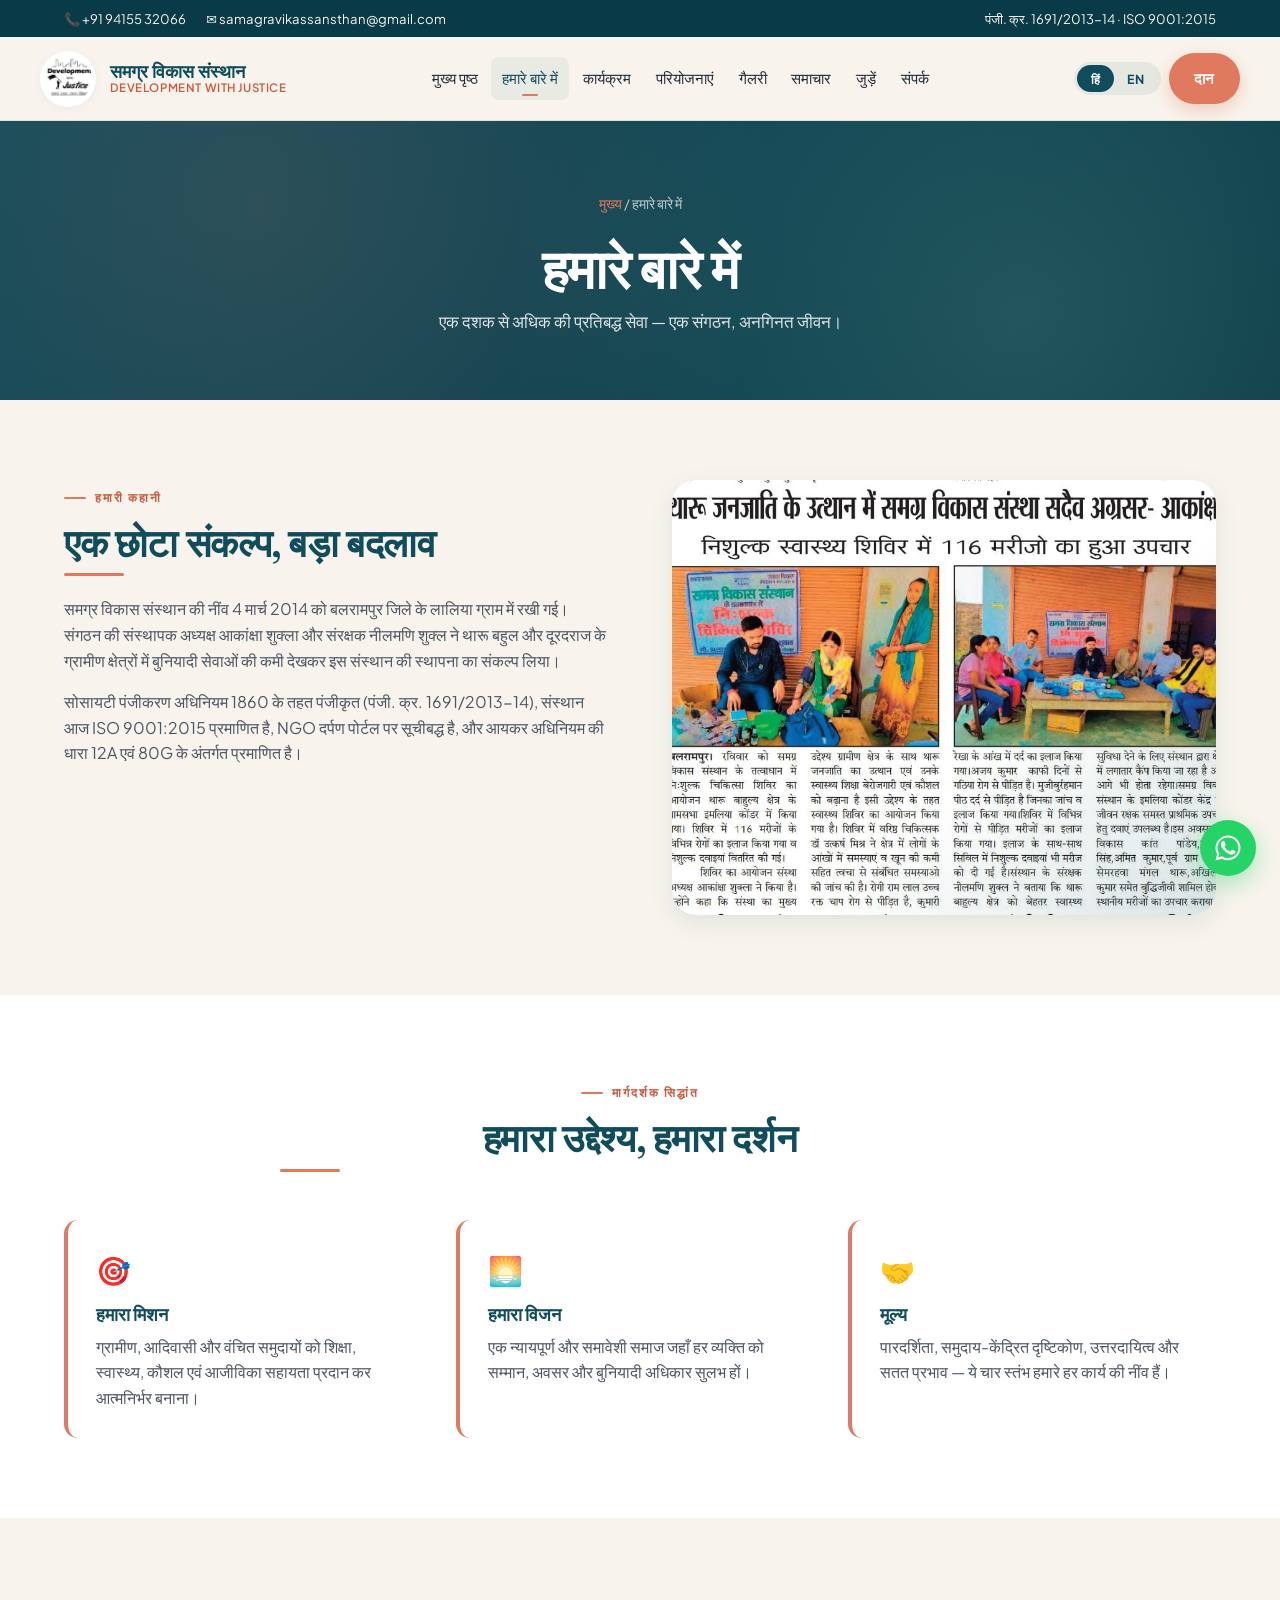
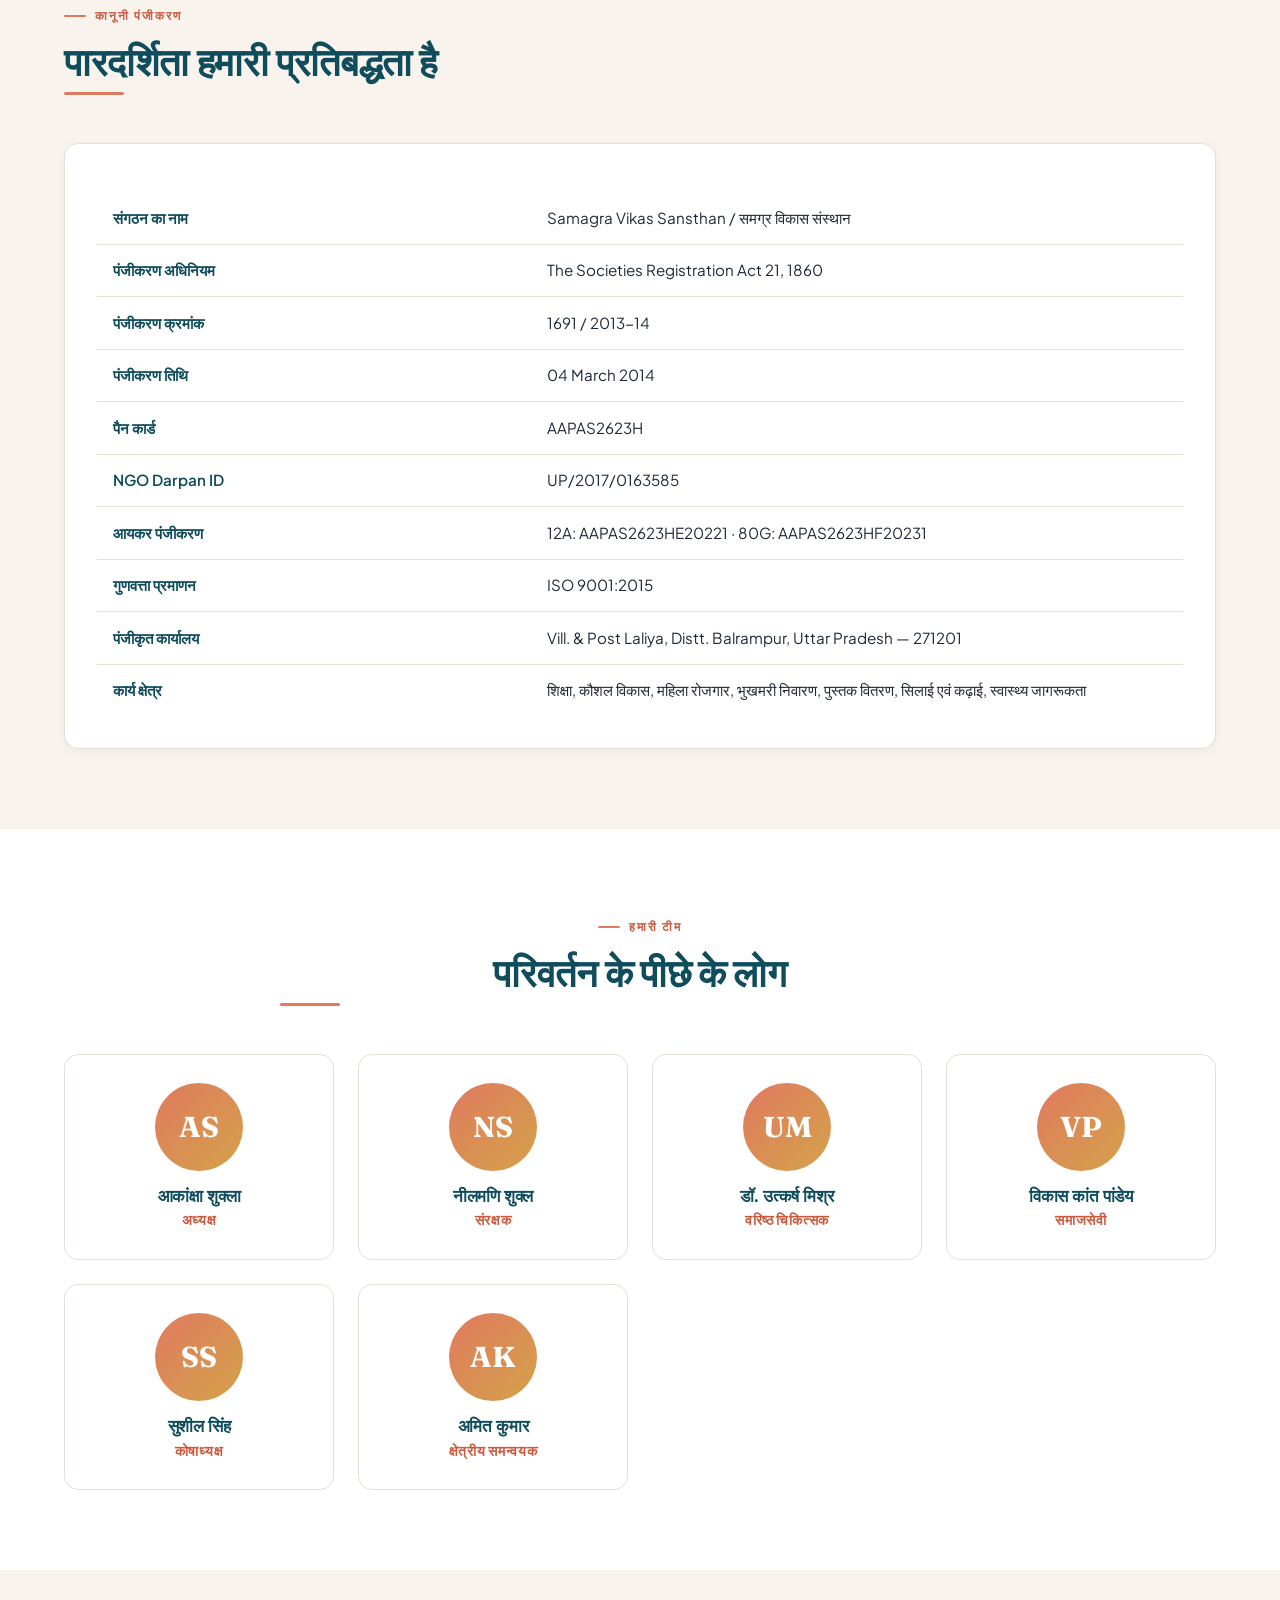
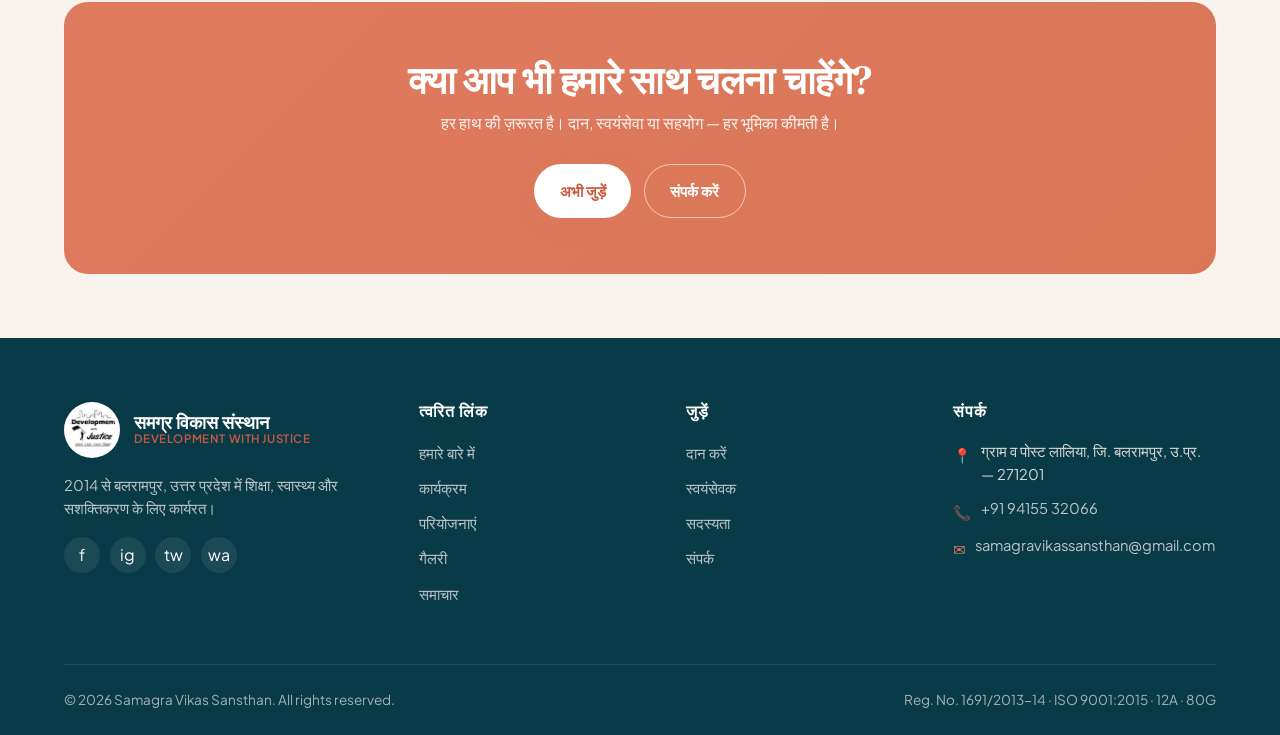
==== commit a164175a: "Polish mobile layout, fix language flicker, replace eyebrow glyph - Add inline head script in every " ====
--- a/about.html
+++ b/about.html
@@ -202,7 +202,7 @@
             <tr><th>NGO Darpan ID</th><td>UP/2017/0163585</td></tr>
             <tr><th><span class="lang-hi">आयकर पंजीकरण</span><span class="lang-en">Income Tax Registration</span></th><td>12A: AAPAS2623HE20221 · 80G: AAPAS2623HF20231</td></tr>
             <tr><th><span class="lang-hi">गुणवत्ता प्रमाणन</span><span class="lang-en">Quality Certification</span></th><td>ISO 9001:2015</td></tr>
-            <tr><th><span class="lang-hi">पंजीकृत कार्यालय</span><span class="lang-en">Registered Office</span></th><td>Vill. & Post Laliya, Distt. Balrampur, Uttar Pradesh — 271861</td></tr>
+            <tr><th><span class="lang-hi">पंजीकृत कार्यालय</span><span class="lang-en">Registered Office</span></th><td>Vill. & Post Laliya, Distt. Balrampur, Uttar Pradesh — 271201</td></tr>
             <tr><th><span class="lang-hi">कार्य क्षेत्र</span><span class="lang-en">Work Areas</span></th><td>
               <span class="lang-hi">शिक्षा, कौशल विकास, महिला रोजगार, भुखमरी निवारण, पुस्तक वितरण, सिलाई एवं कढ़ाई, स्वास्थ्य जागरूकता</span>
               <span class="lang-en">Education, Skill Development, Women Employment, Hunger Eradication, Book Distribution, Stitching & Tailoring, Health Awareness</span>
@@ -349,7 +349,7 @@
         <div>
           <h4 class="lang-hi">संपर्क</h4><h4 class="lang-en">Contact</h4>
           <ul class="footer-contact">
-            <li><span class="ic">📍</span><span><span class="lang-hi">ग्राम व पोस्ट लालिया, जि. बलरामपुर, उ.प्र. — 271861</span><span class="lang-en">Vill. & Post Laliya, Distt. Balrampur, UP — 271861</span></span></li>
+            <li><span class="ic">📍</span><span><span class="lang-hi">ग्राम व पोस्ट लालिया, जि. बलरामपुर, उ.प्र. — 271201</span><span class="lang-en">Vill. & Post Laliya, Distt. Balrampur, UP — 271201</span></span></li>
             <li><span class="ic">📞</span> <a href="tel:+919415532066">+91 94155 32066</a></li>
             <li><span class="ic">✉</span> <a href="mailto:samagravikassansthan@gmail.com">samagravikassansthan@gmail.com</a></li>
           </ul>
--- a/assets/css/style.css
+++ b/assets/css/style.css
@@ -66,7 +66,9 @@
 .text-center { text-align: center; }
 
 .eyebrow {
-  display: inline-block;
+  display: inline-flex;
+  align-items: center;
+  gap: 0.55rem;
   font-size: 0.78rem;
   letter-spacing: 0.16em;
   text-transform: uppercase;
@@ -74,7 +76,14 @@
   font-weight: 700;
   margin-bottom: 0.85rem;
 }
-.eyebrow::before { content: "❋ "; opacity: 0.7; }
+.eyebrow::before {
+  content: "";
+  display: inline-block;
+  width: 22px;
+  height: 2px;
+  background: var(--saffron);
+  border-radius: 999px;
+}
 
 h1, h2, h3, h4 {
   font-family: var(--font-serif);
@@ -1110,45 +1119,223 @@
 }
 
 @media (max-width: 768px) {
-  .section { padding: 3.5rem 0; }
-  .menu-toggle { display: flex; }
+  body.menu-open { overflow: hidden; }
+  .section { padding: 3rem 0; }
+  .section-head { margin-bottom: 2rem; }
+  .container { padding: 0 1.5rem; }
+
+  /* ----- Header rebuild for mobile ----- */
+  .nav { padding: 0.6rem 0; gap: 0.5rem; }
+  .brand {
+    gap: 0.55rem;
+    min-width: 0;          /* allow flex child to shrink */
+    flex: 1 1 0;
+    overflow: hidden;
+  }
+  .brand-logo {
+    width: 38px; height: 38px;
+    padding: 2px;
+    flex-shrink: 0;
+  }
+  .brand-text { min-width: 0; line-height: 1.05; }
+  .brand-name {
+    font-size: 0.92rem;
+    overflow: hidden;
+    text-overflow: ellipsis;
+    max-width: 100%;
+  }
+  .brand-tag { display: none; }       /* hide tagline — saves a line */
+
+  .nav-cta { gap: 0.35rem; flex-shrink: 0; }
+  .nav-cta .lang-toggle { padding: 2px; }
+  .nav-cta .lang-toggle button { padding: 0.3rem 0.55rem; font-size: 0.72rem; }
+  .nav-cta .btn { padding: 0.5rem 0.85rem; font-size: 0.8rem; }
+  .nav-cta .btn-outline { display: none; }
+  .menu-toggle { display: flex; width: 38px; height: 38px; }
+
+  /* ----- Slide-out menu ----- */
   .nav-links {
     position: fixed;
-    top: 0; right: 0;
-    bottom: 0;
-    width: 84%;
+    top: 0; right: 0; bottom: 0;
+    width: 86%;
     max-width: 320px;
     background: var(--white);
     flex-direction: column;
-    align-items: flex-start;
-    padding: 5rem 1.5rem 2rem;
+    align-items: stretch;
+    padding: 4.5rem 1.25rem 2rem;
     box-shadow: -8px 0 32px rgba(0, 0, 0, 0.15);
     transform: translateX(100%);
     transition: transform 0.3s ease;
     overflow-y: auto;
-    gap: 0.25rem;
+    gap: 0.2rem;
   }
   .nav-links.open { transform: translateX(0); }
-  .nav-links a { width: 100%; padding: 0.85rem 1rem; }
-  .nav-cta .btn { padding: 0.65rem 1rem; font-size: 0.85rem; }
-  .nav-cta .btn-outline { display: none; }
-  .topbar-left { font-size: 0.78rem; gap: 0.85rem; }
+  .nav-links a {
+    width: 100%;
+    padding: 0.85rem 1rem;
+    font-size: 0.98rem;
+    border-radius: 10px;
+  }
+  /* Surface a language switcher inside the menu by promoting the existing
+     lang-toggle copy (we use ::before/after rather than HTML changes).
+     The actual switcher inside the header is already hidden above; the
+     menu opens via JS adding .open. */
+
+  /* ----- Topbar ----- */
+  .topbar { padding: 0.4rem 0; font-size: 0.74rem; }
+  .topbar-left { gap: 0.85rem; font-size: 0.74rem; }
   .topbar-right { display: none; }
-  .hero-stats { grid-template-columns: 1fr 1fr; gap: 1.5rem; }
-  .impact-grid { grid-template-columns: 1fr 1fr; gap: 1.5rem; }
+
+  /* ----- Hero ----- */
+  .hero-grid { padding: 2.25rem 0 3rem; gap: 2rem; }
+  h1 { font-size: clamp(1.8rem, 8vw, 2.4rem) !important; }
+  .hero-content .lead { font-size: 1rem; }
+  .hero-slider { aspect-ratio: 4/3; max-height: 360px; border-radius: 18px; }
+  .slide-caption { padding: 1.5rem 1rem 1rem; }
+  .slide-caption h3 { font-size: 1rem; }
+
+  /* Stats: keep three across but compact */
+  .hero-stats { grid-template-columns: repeat(3, 1fr); gap: 0.75rem; margin-top: 2rem; padding-top: 1.5rem; }
+  .stat-num { font-size: 1.35rem; }
+  .stat-label { font-size: 0.7rem; }
+
+  /* Section heads */
+  h2 { font-size: clamp(1.5rem, 5.5vw, 1.9rem) !important; }
+  .lead { font-size: 1rem; }
+
+  /* Trust strip */
+  .trust-grid { grid-template-columns: 1fr 1fr; gap: 1rem; }
+  .trust-item { font-size: 0.82rem; }
+  .trust-item .badge-icon { width: 34px; height: 34px; font-size: 0.85rem; }
+
+  /* Programs / News / Cards */
+  .programs-grid, .news-grid, .involve-grid { grid-template-columns: 1fr; gap: 1rem; }
+  .program-card, .involve-card { padding: 1.5rem 1.25rem; }
+  .news-body { padding: 1.25rem; }
+
+  /* Impact */
+  .impact-grid { grid-template-columns: 1fr 1fr; gap: 1.25rem; }
+  .impact-num { font-size: 2.2rem; }
+
+  /* Page header */
+  .page-header { padding: 3rem 0 2.5rem; }
+  .page-header h1 { font-size: 1.9rem !important; }
+  .page-header p { font-size: 0.95rem; }
+  .breadcrumb { margin-bottom: 1rem; font-size: 0.78rem; }
+
+  /* About */
+  .about-grid, .about-detail-grid, .contact-grid { grid-template-columns: 1fr; gap: 2rem; }
+  .feature-list li { font-size: 0.92rem; }
+
+  /* Project rows */
+  .project-row, .project-row:nth-child(even) { grid-template-columns: 1fr; }
+  .project-row:nth-child(even) .project-img { order: 0; }
+  .project-img img { min-height: 220px; }
+  .project-body { padding: 1.5rem 1.25rem; }
+  .project-body h3 { font-size: 1.25rem; }
+  .project-stats { gap: 1.25rem; }
+  .project-stats div span { font-size: 1.25rem; }
+
+  /* Forms */
   .form-grid { grid-template-columns: 1fr; }
+  .form-card, .news-feature-body, .donate-card { padding: 1.5rem 1.25rem; }
   .donate-amounts { grid-template-columns: 1fr 1fr; }
-  .footer-grid { grid-template-columns: 1fr; gap: 2.5rem; }
-  .cta-band { padding: 2.5rem 1.5rem; }
-  .form-card, .news-feature-body, .project-body, .donate-card { padding: 1.75rem; }
-  .brand-name { font-size: 1rem; }
-  .brand-tag { font-size: 0.65rem; }
-  .brand-logo { width: 46px; height: 46px; }
-  body.menu-open { overflow: hidden; }
+  .amount-btn { padding: 0.85rem; font-size: 0.95rem; }
+
+  /* Registration table — make scrollable on tiny screens */
+  .reg-table th, .reg-table td { padding: 0.65rem 0.75rem; font-size: 0.85rem; }
+  .reg-table th { width: 42%; }
+  .reg-card { padding: 1rem 0.75rem; }
+
+  /* News feature */
+  .news-feature { grid-template-columns: 1fr; }
+  .news-feature-body { padding: 1.5rem; }
+  .news-feature-body h2 { font-size: 1.3rem !important; }
+
+  /* Gallery */
+  .gallery-grid { grid-template-columns: 1fr 1fr; gap: 0.5rem; }
+  .gallery-caption { padding: 0.85rem; font-size: 0.78rem; }
+  .lightbox-nav { width: 40px; height: 40px; }
+  .lightbox-prev { left: 0.5rem; }
+  .lightbox-next { right: 0.5rem; }
+  .lightbox-close { top: 0.85rem; right: 0.85rem; }
+
+  /* Team */
+  .team-grid { grid-template-columns: 1fr 1fr; gap: 0.85rem; }
+  .team-card { padding: 1.25rem 0.85rem; }
+  .team-avatar { width: 64px; height: 64px; font-size: 1.4rem; }
+  .team-card h3 { font-size: 0.98rem; }
+  .team-card .role { font-size: 0.72rem; }
+
+  /* Value cards */
+  .value-cards { grid-template-columns: 1fr; gap: 1rem; }
+  .value-card { padding: 1.5rem 1.25rem; }
+
+  /* Contact items */
+  .contact-item { padding: 1.25rem 1rem; }
+  .contact-icon { width: 38px; height: 38px; }
+
+  /* CTA band */
+  .cta-band { padding: 2.25rem 1.25rem; border-radius: 18px; margin: 1rem auto; }
+  .cta-band h2 { font-size: 1.45rem !important; }
+
+  /* Hero CTA */
+  .hero-cta { flex-direction: column; align-items: stretch; }
+  .hero-cta .btn { justify-content: center; padding: 0.85rem 1rem; }
+
+  /* Footer */
+  .footer { padding: 3rem 0 0; margin-top: 2.5rem; }
+  .footer-grid { grid-template-columns: 1fr; gap: 2rem; padding-bottom: 2rem; }
+  .footer h4 { margin-bottom: 0.85rem; }
+
+  /* Map */
+  .map-wrap iframe { height: 280px; }
+
+  /* WhatsApp float — smaller on mobile so it doesn't dominate */
+  .whatsapp-float { width: 48px; height: 48px; bottom: 1rem; right: 1rem; }
+  .whatsapp-float svg { width: 24px; height: 24px; }
 }
 
 @media (max-width: 480px) {
-  .hero-cta { flex-direction: column; align-items: stretch; }
-  .hero-cta .btn { justify-content: center; }
+  .container { padding: 0 1.25rem; }
+  .nav { padding: 0.5rem 0; gap: 0.4rem; }
   .topbar-left .hide-xs { display: none; }
-}
+  .topbar-left { font-size: 0.72rem; gap: 0.6rem; }
+  .brand-logo { width: 34px; height: 34px; }
+  .brand-name { font-size: 0.85rem; }
+
+  /* Replace Donate text with heart icon to fit narrow screens */
+  .nav-cta .btn-primary {
+    padding: 0.5rem 0.7rem;
+    font-size: 0.78rem;
+  }
+  .nav-cta .btn-primary .lang-hi,
+  .nav-cta .btn-primary .lang-en { display: none !important; }
+  .nav-cta .btn-primary::after {
+    content: "♥";
+    font-size: 1rem;
+    line-height: 1;
+  }
+
+  h1 { font-size: clamp(1.6rem, 9vw, 2rem) !important; }
+  .hero-grid { padding: 1.5rem 0 2.5rem; }
+  .hero-content .lead { font-size: 0.95rem; }
+  .stat-num { font-size: 1.2rem; }
+  .stat-label { font-size: 0.65rem; line-height: 1.2; }
+
+  .trust-grid { grid-template-columns: 1fr; }
+
+  .gallery-grid { grid-template-columns: 1fr; }
+  .impact-grid { grid-template-columns: 1fr; gap: 1rem; }
+
+  .donate-amounts { grid-template-columns: 1fr 1fr; gap: 0.5rem; }
+  .amount-btn { padding: 0.75rem; font-size: 0.9rem; }
+
+  .page-header { padding: 2.5rem 0 2rem; }
+  .page-header h1 { font-size: 1.6rem !important; }
+
+  .cta-band h2 { font-size: 1.25rem !important; }
+  .cta-band p { font-size: 0.92rem; }
+
+  .footer-bottom { flex-direction: column; align-items: flex-start; font-size: 0.78rem; }
+}
